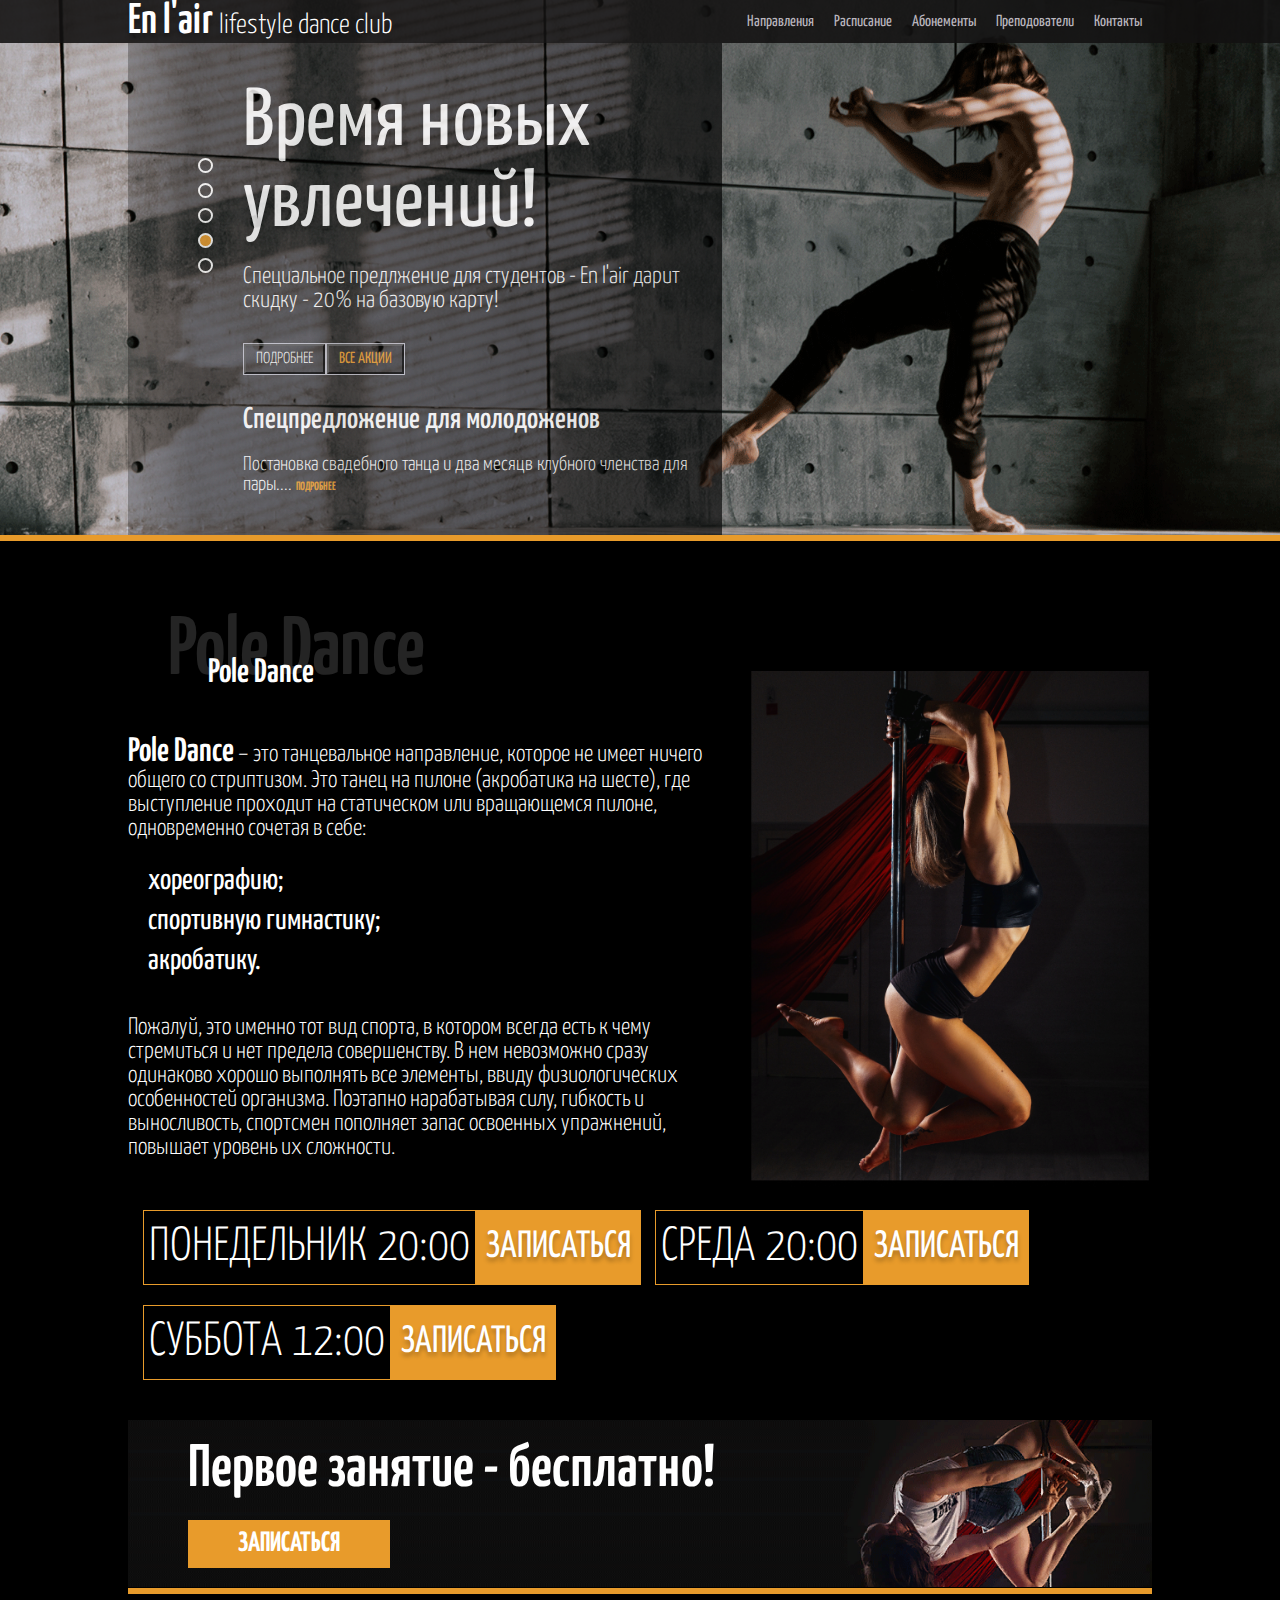
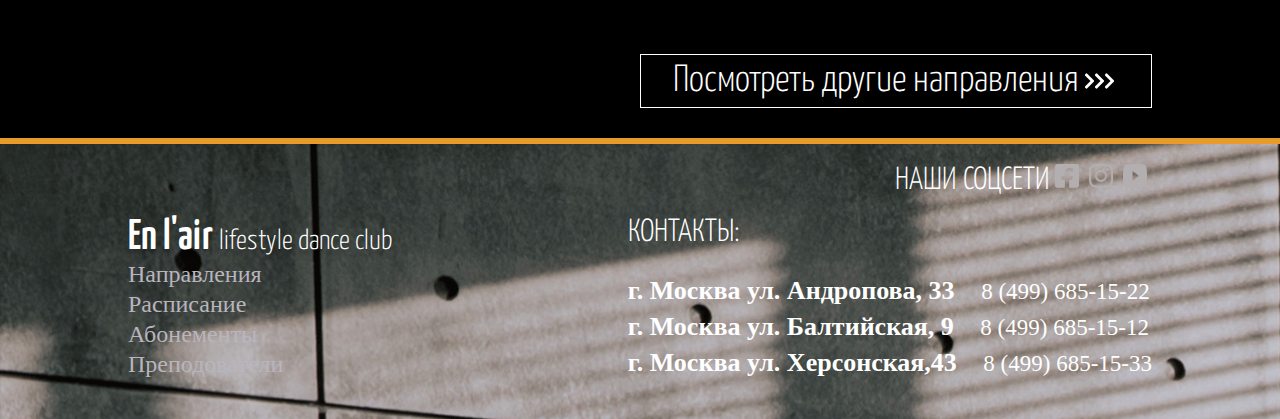
==== schedule.html @ f45b1cfa "первичный" ====
<!DOCTYPE html>
<html>
    <head>
        <meta charset="utf-8" />
        <title>Dance school</title>
        <link rel="stylesheet" type="text/css" href="schedule.css" />
        <link rel="stylesheet" type="text/css" href="reset.css" />
        <link rel="stylesheet" href="icons/css/all.css" />
        <meta content="width=device-width, initial-scale=1.0" name="viewport">
        <link rel="preconnect" href="https://fonts.googleapis.com">
        <link rel="preconnect" href="https://fonts.gstatic.com" crossorigin>
        <link href="https://fonts.googleapis.com/css2?family=Nunito+Sans:wght@200;300&family=Yanone+Kaffeesatz:wght@200;300;400;500;600;700&display=swap" rel="stylesheet">
    </head>

    <body>
        <div class="background-container">
            <div class="cap-container">
             <div class="cap">
               <div class="name">
                 <p class="name-2">En l'air <span class="name-3">lifestyle dance club</span></p>
               </div>
               <div class="categories-container">
                     <a class="categories" href="#directions">Направления</a>
                     <a class="categories" href="/schedule.html">Расписание</a>
                     <a class="categories" href="/subscription.html">Абонементы</a>
                     <a class="categories" href="">Преподователи</a>
                     <a class="categories" href="#contacts">Контакты</a>
               </div>
             </div>
 
             </div>
   
             <div class="limiter">
             <div class="container">
                 <div class="kruglyashi-pictures">
                     <div class="kruglyashi">
                     </div>
                     <div class="kruglyashi">
                     </div>
                     <div class="kruglyashi">
                     </div>
                     <div class="kruglyashi-color">
                     </div>
                     <div class="kruglyashi">
                     </div>
                 </div>
 
                 <div class="head">
                   <h1 class="time">Время новых увлечений!</h1>
                   <p class="discount">Специальное предлжение для студентов - En l'air дарит скидку - 20% на базовую карту!</p>
                 
                   <div class="button-container">
                   <div class="button">
                   <button class="white-button">ПОДРОБНЕЕ</button>
               </div>
               <div class="button">
                     <button class="orange-button">ВСЕ АКЦИИ</button>
                 </div>
             </div>
             <div class="text">
                 <p class="offers">Спецпредложение для молодоженов</p>
                 <p class="performance">Постановка свадебного танца и два месяцв клубного членства для пары.... <a href="" class="tetx-color">ПОДРОБНЕЕ</a></p>
             </div>
                 </div>
        </div>
     </div>   
     </div>   
 
     
               <div class="background-container-2">
                 </div>

                 <div class="background-container-3">
                     <div class="limiter-2">
                      
                        <div class="definition">
                            <h2 class="heading">Pole Dance</h2>
                            <p class="subtitle">Pole Dance</p>
                            <div class="text-definition">
                              <p class="introduction"><span class="Pole_Dance">Pole Dance</span>  – это танцевальное направление, которое не имеет ничего общего со стриптизом. Это танец на пилоне (акробатика на шесте), где выступление проходит на статическом или вращающемся пилоне, одновременно сочетая в себе:</p>
                            <p class="kinds"> хореографию;</p>
                            <p class="kinds"> спортивную гимнастику;</p>
                            <p class="kinds">акробатику.</p>
                            <p class="introduction-2">Пожалуй, это именно тот вид спорта, в котором всегда есть к чему стремиться и нет предела совершенству. В нем невозможно сразу одинаково хорошо выполнять все элементы, ввиду физиологических особенностей организма. Поэтапно нарабатывая силу, гибкость и выносливость, спортсмен пополняет запас освоенных упражнений, повышает уровень их сложности.</p>
                            </div>
                        
                        </div>
                        <div class="photo-container">
                          <img class="photo" alt="изображение" src="Rectangle1.png"/>
                        </div>
                     </div>
                 </div>

                 <div class="background-container-3">
                       <div class="limiter-2">
                           <div class="row">
                              <div class="border">
                                  <div class="week">
                                      <p>ПОНЕДЕЛЬНИК</p>
                                  </div>
                                  <div class="week">
                                      <p>20:00</p>
                                  </div>
                              </div>
                              <div class="button-2">
                                <button class="orange-button-2">ЗАПИСАТЬСЯ</button>
                            </div>
                           </div>

                           <div class="row-2">
                            <div class="border">
                                <div>
                                    <p class="week">СРЕДА</p>
                                </div>
                                <div>
                                    <p class="week">20:00</p>
                                </div>
                            </div>
                            <div class="button-2">
                              <button class="orange-button-2">ЗАПИСАТЬСЯ</button>
                          </div>
                         </div>
                        
                       </div>
                       
                 </div>
                 <div class="background-container-3">
                    <div class="limiter-2">
                        <div class="row">
                           <div class="border">
                               <div class="week">
                                   <p>СУББОТA</p>
                               </div>
                               <div class="week">
                                   <p>12:00</p>
                               </div>
                           </div>
                           <div class="button-2">
                             <button class="orange-button-2">ЗАПИСАТЬСЯ</button>
                         </div>
                        </div>
                    </div>
                    
              </div>

              
                 <div class="background-container-6">
                    <div class="limiter">
                        <div class="backdrop">
                          <h3 class="class">Первое занятие - бесплатно!</h3>
                          <div class="button-4">
                            <button class="orange-button-4">ЗАПИСАТЬСЯ</button>
                        </div>
                        <div class="background-container-2">
                        </div>
                        </div>
                        
                    </div>
                     </div>

                     <div class="background-container-6">
                         <div class="limiter-3">
                        <div class="border_container-2">
                            <div>
                                <p class="other">Посмотреть другие направления </p>
                            </div>

                             <div class="chevron_container">
                            <div class="chevron">
                                <img class="photo" alt="изображение" src="chevron-right-solid 4.png"/> 
                            </div>
                            <div class="chevron">
                                <img class="photo" alt="изображение" src="chevron-right-solid 4.png"/> 
                            </div>
                            <div class="chevron">
                                <img class="photo" alt="изображение" src="chevron-right-solid 4.png"/> 
                            </div>
                        </div>
                        </div>
                    </div>
                    </div>

                    <div class="background-container-2">
                    </div>

                    <div class="background-container-5">
                        <div class="limiter">
                           <div class="social_network">
                             <div>
                                 <p class="network-text">НАШИ СОЦСЕТИ</p>
                             </div>
                             <div class="facebook">
                                <img class="facebook-icon" alt="изображение" src="Vector (3).png"/>
                             </div>
                             <div class="facebook">
                                <img class="facebook-icon" alt="изображение" src="Vector (4).png"/>
                             </div>
                             <div class="facebook">
                                <img class="facebook-icon" alt="изображение" src="Vector (5).png"/>
                             </div>
                           </div>

                           <div class="school_contacts">
                              <div>
                                  <p class="name-2">En l'air <span class="name-3">lifestyle dance club</span></p>
                                  <p class="transfers">Направления</p>
                                  <p class="transfers">Расписание</p>
                                  <p class="transfers">Абонементы</p>
                                  <p class="transfers">Преподователи</p>
                              </div>

                              <div>
                                  <p class="touch">КОНТАКТЫ:</p>
                                  <p class="address-2">г. Москва ул. Андропова, 33 <span class="number-2">8 (499) 685-15-22</span> </p>
                                  <p class="address-2">г. Москва ул. Балтийская,  9 <span class="number-2">8 (499) 685-15-12</span> </p>
                                  <p class="address-2">г. Москва ул. Херсонская,43 <span class="number-2">8 (499) 685-15-33</span> </p>
                              </div>

                           </div>
                        </div>
                    </div>

    </body>
---- schedule.css ----
.background-container{
    background-image: url(background-1.png) ;
    height: 100%;
    background-position: center;
    background-size: cover;
}

.cap-container{
    background: rgba(18, 17, 17, 0.884);
}

.cap{
    max-width: 1024px;
    margin: 0 auto;
    display: flex;
    flex-direction: row;
    justify-content: space-between;
}

.name-2{
font-family: 'Yanone Kaffeesatz';
font-style: normal;
font-weight: 600;
font-size: 43px;
line-height: 43px;
color: #FFFFFF;
text-shadow: 0px 4px 4px rgba(0, 0, 0, 0.25);
}


.name-3{
font-family: 'Yanone Kaffeesatz';
font-style: normal;
font-weight: 300;
font-size: 28px;
line-height: 28px;
color: #FFFFFF;
}

.categories-container{
 display: flex;
 flex-direction: row;
 align-items: center;
 flex-wrap: wrap;
 
}

.categories{
    font-family: 'Yanone Kaffeesatz';
font-style: normal;
font-weight: 400;
font-size: 16px;
line-height: 20px;
color: #B9B5BD;
padding: 0 10px;
text-decoration: none;
}

.limiter{
    max-width: 1024px;
    margin: 0 auto;
    
}

.container{
    width: 58%;
    opacity: 0.8;
    background: linear-gradient(270deg, rgba(0, 0, 0, 0.81) 2%, rgba(0, 0, 0, 0.589424) 89.15%, rgba(0, 0, 0, 0) 114.5%);
    display: flex;
    flex-direction: row;
}

.kruglyashi-pictures{
    display: flex;
    flex-direction: column;
    margin-top: 110px;
    margin-left: 40px;
}

.kruglyashi{
box-sizing: border-box;
width: 15px;
height: 15px;
left: 399px;
top: 198px;
border: 2px solid #FFFFFE;
border-radius: 15px;
margin: 5px 30px;
}

.kruglyashi-color{
box-sizing: border-box;
width: 15px;
height: 15px;
left: 399px;
top: 198px;
border: 2px solid #FFFFFE;
border-radius: 15px;
background-color: #E89B2B;
margin: 5px 30px;
}

.head{
    margin: 40px 0;
}

.time{
font-family: 'Yanone Kaffeesatz';
font-style: normal;
font-weight: 400;
font-size: 82px;
line-height: 81px;
color: #FFFFFF;
text-shadow: 0px 4px 4px rgba(0, 0, 0, 0.25);
}

.discount{
padding-top: 20px;
font-family: 'Yanone Kaffeesatz';
font-style: normal;
font-weight: 300;
font-size: 24px;
line-height: 24px;
color: #FFFFFF;
}

.button-container{
    display: flex;
    flex-direction: row;
    margin-top: 30px;
}

.button{
    border: 1px solid #BEBEC8;
    box-sizing: border-box;
    
}

.white-button{
font-family: 'Yanone Kaffeesatz';
font-style: normal;
font-weight: 300;
font-size: 16px;
line-height: 16px;
color: #FFFFFF;
padding: 5px 10px;
background: transparent;
}

.orange-button {
    font-family: 'Yanone Kaffeesatz';
    font-style: normal;
    font-weight: 400;
    font-size: 16px;
    line-height: 16px;
    color: #E89B2B;
    padding: 5px 10px;
    background: transparent;
}

.text{
    margin-top: 30px;
}

.offers{
font-family: 'Yanone Kaffeesatz';
font-style: normal;
font-weight: 500;
font-size: 30px;
line-height: 30px;
color: #FFFFFF;
}

.performance{
 padding-top: 20px;
font-family: 'Yanone Kaffeesatz';
font-style: normal;
font-weight: 300;
font-size: 20px;
line-height: 20px;
color: #FFFFFF;
}

.tetx-color{
 font-family: 'Yanone Kaffeesatz';
font-style: normal;
font-weight: 700;
font-size: 12px;
line-height: 12px;
color: #E89B2B;
text-decoration: none;
}

.icons-container{
display: flex;
flex-direction: row;
width: 10px;
height: 9px;
}

.icons{
    width: 100%;
    height: 100%;
}

.background-container-2{
    background: #E89B2B;
    height: 6px;
}

.background-container-3{
    background: black;
    padding: 10px 0;
}

.limiter-2{
    max-width: 1024px;
    margin: 0 auto;
    display: flex;
    flex-direction: row;
}

.heading{
font-family: 'Yanone Kaffeesatz';
font-style: normal;
font-weight: 600;
font-size: 83px;
line-height: 82px;
color: rgba(255, 255, 255, 0.14);
text-shadow: 0px 4px 4px rgba(0, 0, 0, 0.25);
position: absolute;
padding-top: 60px;
padding-left: 40px;
    }
    
.subtitle{
        font-family: 'Yanone Kaffeesatz';
        font-style: normal;
        font-weight: 600;
        font-size: 34px;
        line-height: 34px;
        color: #FFFFFF;
        text-shadow: 0px 4px 4px rgba(0, 0, 0, 0.25);
        position: relative;
        top: 105px;
        left: 80px;
    }

    .definition{
        width: 60%;
        margin-right: 15px;
    }

    .text-definition{
        padding-top: 150px;
    }

    .introduction{
        font-family: 'Yanone Kaffeesatz';
        font-style: normal;
        font-weight: 300;
        font-size: 24px;
        line-height: 24px;
        color: #FFFFFF;
        padding-bottom: 15px;
    }

    .Pole_Dance{
        font-family: 'Yanone Kaffeesatz';
        font-style: normal;
        font-weight: 600;
        font-size: 34px;
        line-height: 34px;
        color: #FFFFFF;
    }

    .kinds{
        padding-left: 20px;
        padding-top: 10px;
        font-family: 'Yanone Kaffeesatz';
        font-style: normal;
        font-weight: 400;
        font-size: 30px;
        line-height: 30px;
        color: #FFFFFF;
    }

    .introduction-2{
        padding-top: 40px;
        font-family: 'Yanone Kaffeesatz';
        font-style: normal;
        font-weight: 300;
        font-size: 24px;
        line-height: 24px;
        color: #FFFFFF;
    }

    .photo-container{
    width: 40%;
    height: 100%;
    margin-top: 120px;

}

   .photo{
    width: 100%;
    height: 100%;
    object-fit: cover;
    object-position: center;
}

.row{
    display: flex;
    flex-direction: row;
    width: calc(100% / 2 - 30px);
    margin: 0 15px;
}


.row-2{
    display: flex;
    flex-direction: row;
    width: calc(100% / 2 - 30px);
    margin: 0 15px;
}

.border{
    border: 1px solid #E89B2B;
    box-sizing: border-box;
    display: flex;
    flex-direction: row;
    justify-content: space-between;
    align-items: center;
    
}

.week{
padding: 10px 5px;
font-family: 'Yanone Kaffeesatz';
font-style: normal;
font-weight: 300;
font-size: 48px;
line-height: 52px;
color: #FFFFFF;
}

.button-2{
    box-sizing: border-box;
}

.orange-button-2 {
 font-family: 'Yanone Kaffeesatz';
font-style: normal;
font-weight: 400;
font-size: 38px;
line-height: 41px;
color: #FFFFFF;
text-shadow: 0px 4px 4px rgba(0, 0, 0, 0.25);
padding: 17px 10px;
border: none;
background: #E89B2B;
}

.background-container-6{
    background: black;
    padding: 30px 0;

}

.backdrop{
    background-image: url(Rectangle44\(1\).png);
    height: 100%;
    background-position: center;
    background-size: cover;
}

.class{
   font-family: 'Yanone Kaffeesatz';
   font-style: normal;
   font-weight: 600;
   font-size: 60px;
   line-height: 60px;
   color: #FFFFFF;
   padding: 20px 60px;
}

.button-4{
   box-sizing: border-box;
   margin: 0 60px;
   padding-bottom: 20px;
}


.orange-button-4 {
   font-family: 'Yanone Kaffeesatz';
   font-style: normal;
   font-weight: 700;
   font-size: 28px;
   line-height: 28px;
   background-color: #E89B2B;
   color: #FFFFFF;
   padding: 10px 50px;
   border: none;
   
}

.limiter-3{
    max-width: 1024px;
    margin: 0 auto;
    display: flex;
    justify-content: flex-end;
}

.border_container-2{
    box-sizing: border-box;
    border: 1px solid #FFFFFF;
    display: flex;
    flex-direction: row;
    align-items: center;
    width: 50%;
    justify-content: center;
}

.other{
font-family: 'Yanone Kaffeesatz';
font-style: normal;
font-weight: 300;
font-size: 38px;
line-height: 38px;
color: #FFFFFF;
padding: 7px 0;
}

.chevron_container{
    display: flex;
    flex-direction: row;
    margin: 0 5px;
}

.chevron{
    width: 10px;
    height: 18px;
}

.background-container-5{
    background-image: url(background-2.png);
    height: 100%;
}

.social_network{
    display: flex;
    flex-direction: row;
    justify-content: flex-end;
    padding: 20px 0;

}

.network-text{
font-family: 'Yanone Kaffeesatz';
font-style: normal;
font-weight: 300;
font-size: 32px;
line-height: 32px;
color: #FFFFFF;
}

.facebook{
    width: 24px;
    height: 23.7px;
    object-fit: cover;
    object-position: center;
    margin: 0 5px;
}

.facebook-icon{
    width: 100%;
    height: 100%;
}

.school_contacts{
    display: flex;
    flex-direction: row;
    justify-content: space-between;
    padding-bottom: 40px;
}

.transfers{

font-style: normal;
font-weight: 400;
font-size: 24px;
line-height: 30px;
color: #B9B5BD;
}

.touch{
font-family: 'Yanone Kaffeesatz';
font-style: normal;
font-weight: 300;
font-size: 32px;
line-height: 32px;
color: #FFFFFF;
padding-bottom: 20px;
}

.address-2{
 padding-top: 10px;
font-style: normal;
font-weight: 600;
font-size: 26px;
line-height: 26px;
color: #FFFFFF;
}

.number-2{
font-style: normal;
font-weight: 400;
font-size: 23px;
line-height: 23px;
padding-left: 20px;
color: #FFFFFF;
}
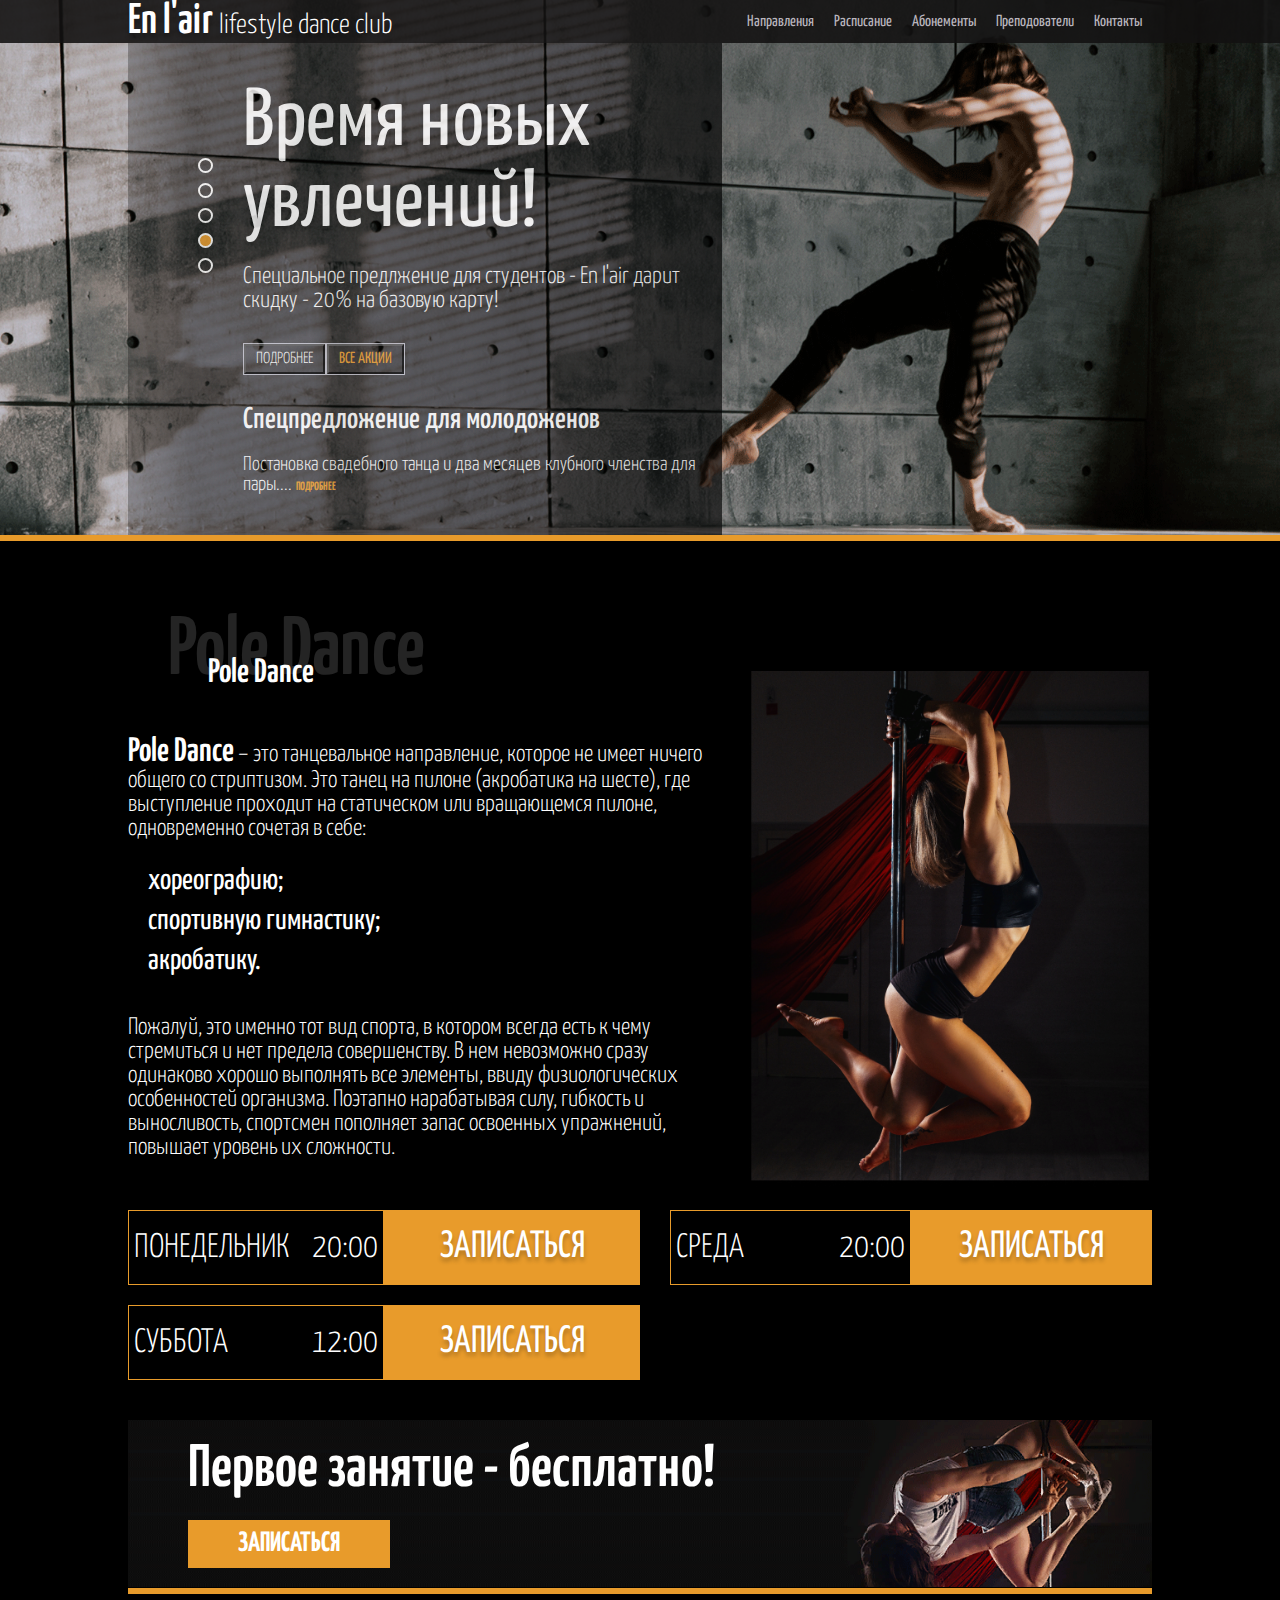
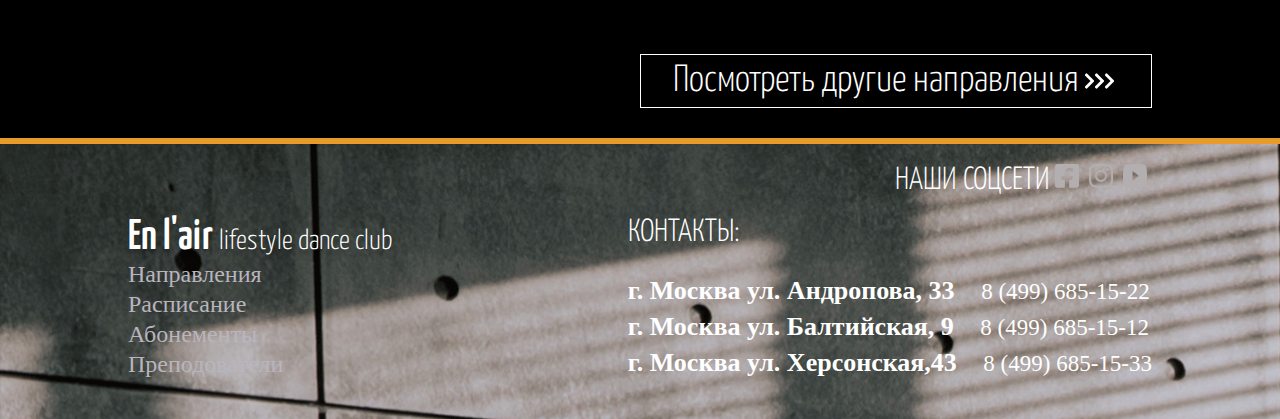
==== commit 05e8274f: "исправления" ====
--- a/schedule.html
+++ b/schedule.html
@@ -59,7 +59,7 @@
              </div>
              <div class="text">
                  <p class="offers">Спецпредложение для молодоженов</p>
-                 <p class="performance">Постановка свадебного танца и два месяцв клубного членства для пары.... <a href="" class="tetx-color">ПОДРОБНЕЕ</a></p>
+                 <p class="performance">Постановка свадебного танца и два месяцев клубного членства для пары.... <a href="" class="tetx-color">ПОДРОБНЕЕ</a></p>
              </div>
                  </div>
         </div>
--- a/schedule.css
+++ b/schedule.css
@@ -213,12 +213,15 @@
     padding: 10px 0;
 }
 
+
 .limiter-2{
     max-width: 1024px;
     margin: 0 auto;
     display: flex;
     flex-direction: row;
-}
+    justify-content: space-between;
+}
+
 
 .heading{
 font-family: 'Yanone Kaffeesatz';
@@ -312,19 +315,21 @@
 .row{
     display: flex;
     flex-direction: row;
+    width: calc(100% / 2);
+   
+}
+
+
+.row-2{
+    display: flex;
+    flex-direction: row;
     width: calc(100% / 2 - 30px);
-    margin: 0 15px;
-}
-
-
-.row-2{
-    display: flex;
-    flex-direction: row;
-    width: calc(100% / 2 - 30px);
-    margin: 0 15px;
+    
+    
 }
 
 .border{
+    width: 50%;
     border: 1px solid #E89B2B;
     box-sizing: border-box;
     display: flex;
@@ -339,16 +344,18 @@
 font-family: 'Yanone Kaffeesatz';
 font-style: normal;
 font-weight: 300;
-font-size: 48px;
+font-size: 34px;
 line-height: 52px;
 color: #FFFFFF;
 }
 
 .button-2{
     box-sizing: border-box;
+    width: 50%;
 }
 
 .orange-button-2 {
+width: 100%;
  font-family: 'Yanone Kaffeesatz';
 font-style: normal;
 font-weight: 400;
@@ -455,6 +462,7 @@
 
 }
 
+
 .network-text{
 font-family: 'Yanone Kaffeesatz';
 font-style: normal;
@@ -484,6 +492,14 @@
     padding-bottom: 40px;
 }
 
+@media (max-width: 600px){
+    .school_contacts{
+       flex-direction: column;
+    }
+   
+}
+
+
 .transfers{
 
 font-style: normal;
@@ -493,6 +509,14 @@
 color: #B9B5BD;
 }
 
+@media (max-width: 600px){
+    .transfers{
+        padding-left: 15px;
+    }
+
+}
+
+
 .touch{
 font-family: 'Yanone Kaffeesatz';
 font-style: normal;
@@ -510,6 +534,16 @@
 font-size: 26px;
 line-height: 26px;
 color: #FFFFFF;
+}
+
+@media (max-width: 600px){
+    .touch{
+        text-align: center;
+    }
+
+    .address-2{
+        text-align: center;
+    }
 }
 
 .number-2{
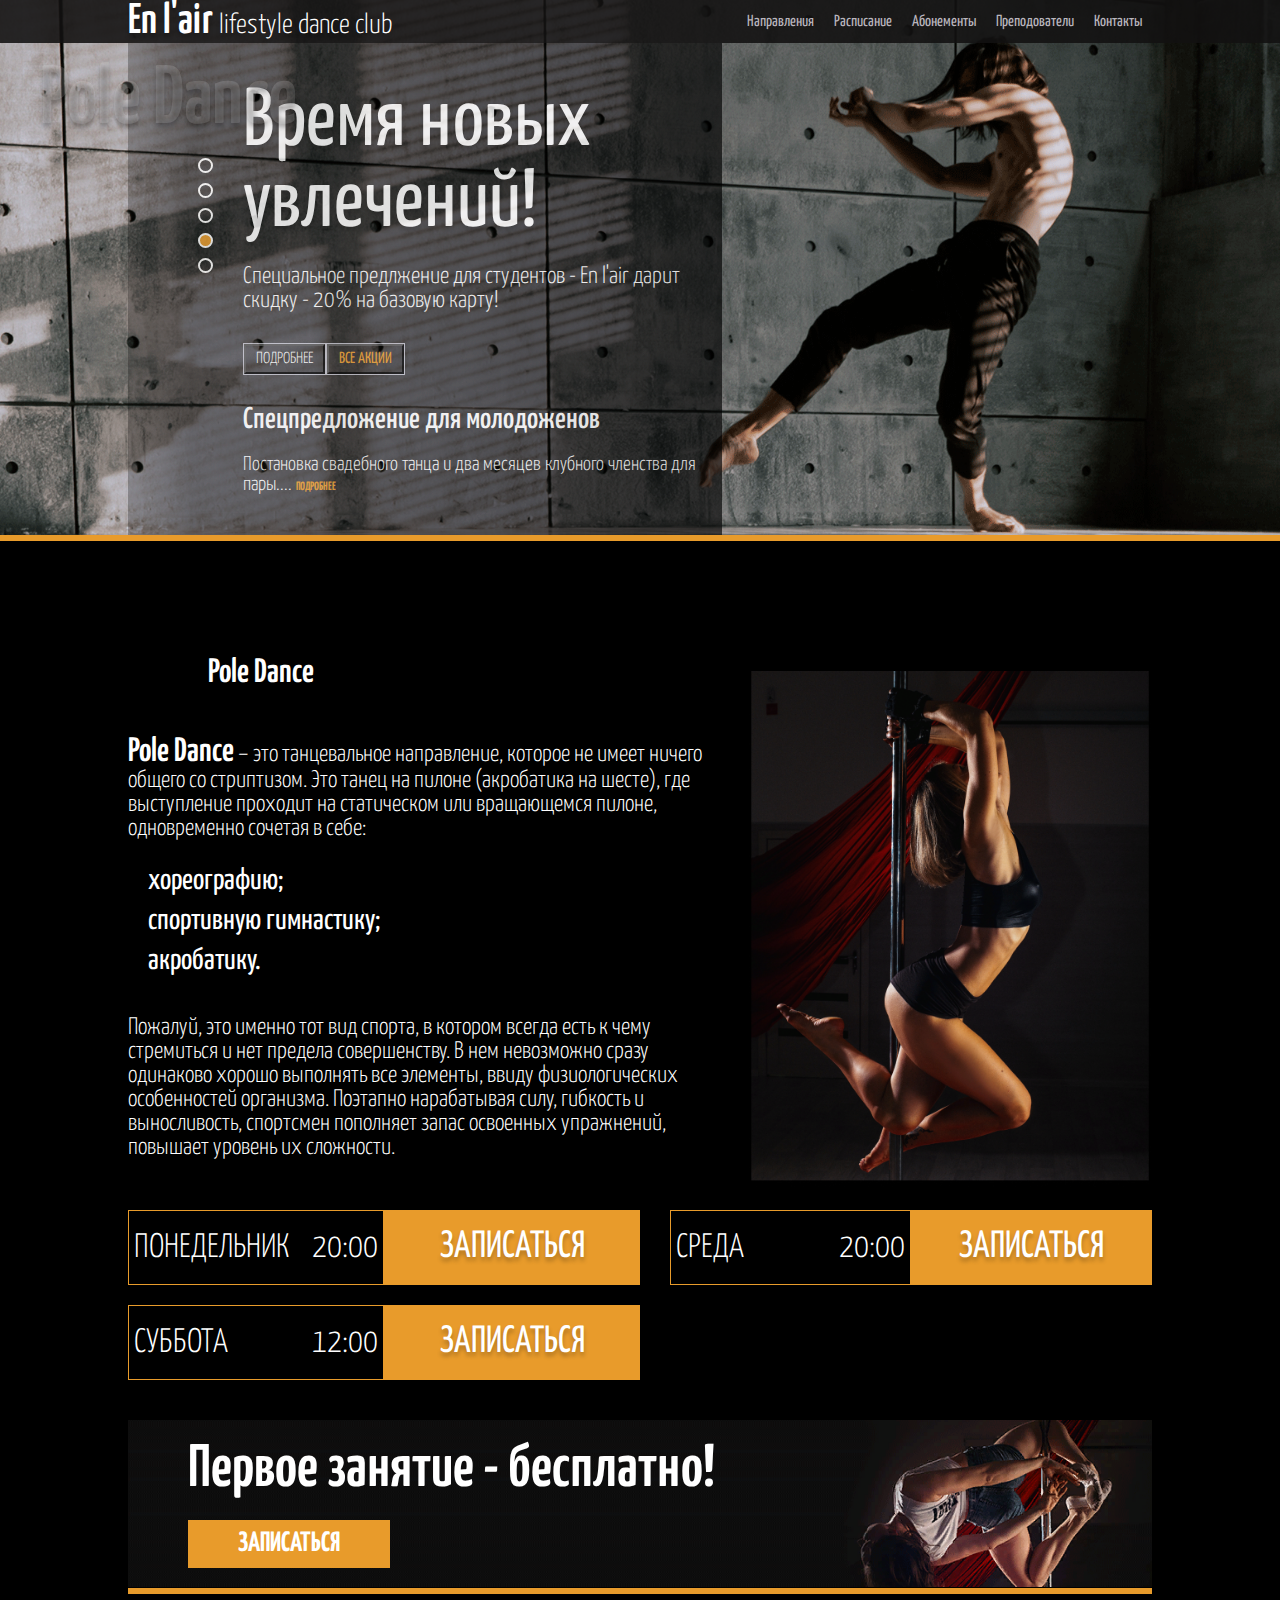
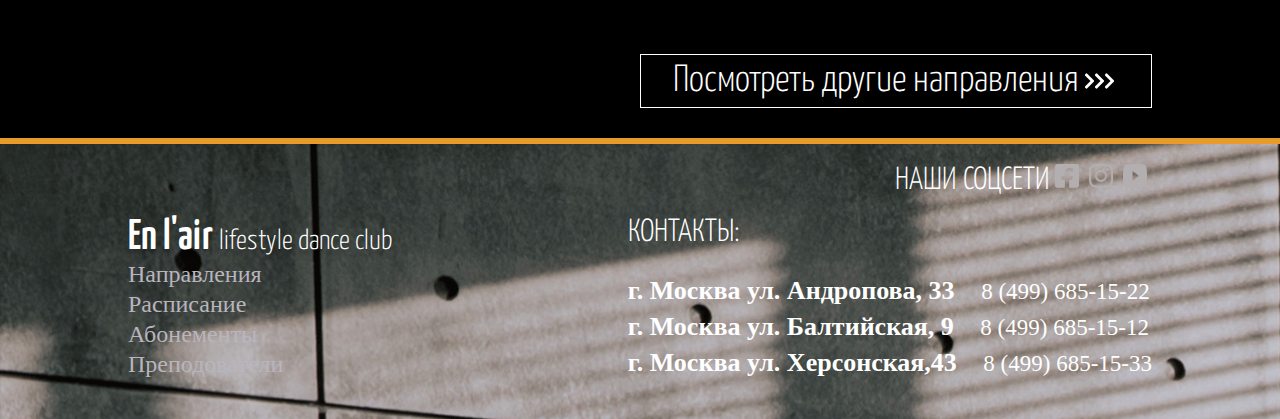
==== commit 7423796f: "исправила" ====
--- a/schedule.html
+++ b/schedule.html
@@ -86,7 +86,7 @@
                         
                         </div>
                         <div class="photo-container">
-                          <img class="photo" alt="изображение" src="Rectangle1.png"/>
+                          <img class="photo" alt="изображение" src="/icons/Rectangle1.png"/>
                         </div>
                      </div>
                  </div>
@@ -167,13 +167,13 @@
 
                              <div class="chevron_container">
                             <div class="chevron">
-                                <img class="photo" alt="изображение" src="chevron-right-solid 4.png"/> 
+                                <img class="photo" alt="изображение" src="/icons/chevron-right-solid 4.png"/> 
                             </div>
                             <div class="chevron">
-                                <img class="photo" alt="изображение" src="chevron-right-solid 4.png"/> 
+                                <img class="photo" alt="изображение" src="/icons/chevron-right-solid 4.png"/> 
                             </div>
                             <div class="chevron">
-                                <img class="photo" alt="изображение" src="chevron-right-solid 4.png"/> 
+                                <img class="photo" alt="изображение" src="/icons/chevron-right-solid 4.png"/> 
                             </div>
                         </div>
                         </div>
@@ -190,13 +190,13 @@
                                  <p class="network-text">НАШИ СОЦСЕТИ</p>
                              </div>
                              <div class="facebook">
-                                <img class="facebook-icon" alt="изображение" src="Vector (3).png"/>
+                                <img class="facebook-icon" alt="изображение" src="/icons/Vector (3).png"/>
                              </div>
                              <div class="facebook">
-                                <img class="facebook-icon" alt="изображение" src="Vector (4).png"/>
+                                <img class="facebook-icon" alt="изображение" src="/icons/Vector (4).png"/>
                              </div>
                              <div class="facebook">
-                                <img class="facebook-icon" alt="изображение" src="Vector (5).png"/>
+                                <img class="facebook-icon" alt="изображение" src="/icons/Vector (5).png"/>
                              </div>
                            </div>
 
--- a/schedule.css
+++ b/schedule.css
@@ -1,9 +1,14 @@
 .background-container{
-    background-image: url(background-1.png) ;
+    background-image: url(/icons/background-1.png) ;
     height: 100%;
     background-position: center;
     background-size: cover;
 }
+@media (max-width: 600px){
+    .background-container{
+        background-position: left;
+    }
+}
 
 .cap-container{
     background: rgba(18, 17, 17, 0.884);
@@ -17,6 +22,22 @@
     justify-content: space-between;
 }
 
+@media (max-width: 600px){
+    .cap{
+        display: flex;
+        flex-direction: column;
+    }
+}
+
+@media (max-width: 768px){
+    .cap{
+        display: flex;
+        flex-direction: column;
+    }
+}
+
+
+
 .name-2{
 font-family: 'Yanone Kaffeesatz';
 font-style: normal;
@@ -35,6 +56,18 @@
 font-size: 28px;
 line-height: 28px;
 color: #FFFFFF;
+}
+
+@media (max-width: 600px){
+    .name-2{
+        text-align: center;
+    }
+}
+
+@media (max-width: 768px){
+    .name-2{
+        text-align: center;
+    }
 }
 
 .categories-container{
@@ -45,6 +78,14 @@
  
 }
 
+@media (min-width: 390px) and (max-width: 768px){
+    .categories-container{
+     
+    }
+}
+
+
+
 .categories{
     font-family: 'Yanone Kaffeesatz';
 font-style: normal;
@@ -70,12 +111,31 @@
     flex-direction: row;
 }
 
+@media (max-width: 600px){
+    .container{
+        width: 100%;
+        box-sizing: border-box;
+        
+    }
+}
+
+
 .kruglyashi-pictures{
     display: flex;
     flex-direction: column;
     margin-top: 110px;
     margin-left: 40px;
 }
+
+@media (max-width: 600px){
+    .kruglyashi-pictures{
+        display: flex;
+        flex-direction: column;
+        margin-top: 80px;
+        margin-left: 0;
+    }
+}
+
 
 .kruglyashi{
 box-sizing: border-box;
@@ -213,6 +273,13 @@
     padding: 10px 0;
 }
 
+@media (min-width: 390px) and (max-width: 600px){
+    .background-container-3{
+       padding: 0;
+    }
+   
+}
+
 
 .limiter-2{
     max-width: 1024px;
@@ -221,6 +288,16 @@
     flex-direction: row;
     justify-content: space-between;
 }
+
+@media (min-width: 390px) and (max-width: 768px){
+    .limiter-2{
+        flex-direction: column;
+        padding: 0 10px;
+        position: relative;
+    }
+
+}
+
 
 
 .heading{
@@ -232,8 +309,8 @@
 color: rgba(255, 255, 255, 0.14);
 text-shadow: 0px 4px 4px rgba(0, 0, 0, 0.25);
 position: absolute;
-padding-top: 60px;
-padding-left: 40px;
+top: 60px;
+left: 40px;
     }
     
 .subtitle{
@@ -249,14 +326,37 @@
         left: 80px;
     }
 
+    @media (min-width: 390px) and (max-width: 600px){
+        .heading{
+            left: 20px;
+            top: 60px;
+        }
+        .subtitle{
+          top: 110px;
+          left: 5px;
+            
+        }
+        
+    
+    }
+
     .definition{
         width: 60%;
         margin-right: 15px;
     }
 
+    @media (min-width: 390px) and (max-width: 600px){
+        .definition{
+           width: 100%;
+        }
+       
+    }
+
+    
     .text-definition{
         padding-top: 150px;
     }
+
 
     .introduction{
         font-family: 'Yanone Kaffeesatz';
@@ -305,6 +405,21 @@
 
 }
 
+@media (max-width: 600px){
+    .photo-container{
+       width: 100%;
+       height: 100%;
+       margin: 0;
+    }
+}
+
+@media (max-width: 768px){
+    .photo-container{
+       width: 100%;
+       height: 100%;
+       margin: 0;
+    }
+}
    .photo{
     width: 100%;
     height: 100%;
@@ -328,6 +443,28 @@
     
 }
 
+@media (max-width: 600px){
+    .row{
+       width: 100%;
+    }
+    .row-2{
+        width: 100%;
+        margin: 10px 0;
+    }
+}
+
+@media (max-width: 768px){
+    .row{
+       width: 100%;
+    }
+    .row-2{
+        width: 100%;
+        margin: 10px 0;
+    }
+}
+
+
+
 .border{
     width: 50%;
     border: 1px solid #E89B2B;
@@ -349,6 +486,13 @@
 color: #FFFFFF;
 }
 
+@media (min-width: 390px) and (max-width: 600px){
+    .week{
+       font-size: 24px;
+    }
+   
+}
+
 .button-2{
     box-sizing: border-box;
     width: 50%;
@@ -375,7 +519,7 @@
 }
 
 .backdrop{
-    background-image: url(Rectangle44\(1\).png);
+    background-image: url(/icons/Rectangle44\(1\).png);
     height: 100%;
     background-position: center;
     background-size: cover;
@@ -389,6 +533,14 @@
    line-height: 60px;
    color: #FFFFFF;
    padding: 20px 60px;
+}
+
+@media (min-width: 390px) and (max-width: 600px){
+    .class{
+       padding: 20px;
+       font-size: 39px;
+    }
+   
 }
 
 .button-4{
@@ -418,6 +570,19 @@
     justify-content: flex-end;
 }
 
+@media (max-width: 600px){
+    .limiter-3{
+      padding: 0 10px;
+    }
+}
+
+@media (max-width: 768px){
+    .limiter-3{
+      padding: 0 10px;
+    }
+}
+
+
 .border_container-2{
     box-sizing: border-box;
     border: 1px solid #FFFFFF;
@@ -428,6 +593,13 @@
     justify-content: center;
 }
 
+@media (min-width: 390px) and (max-width: 600px){
+    .border_container-2{
+       width: 100%;
+    }
+   
+}
+
 .other{
 font-family: 'Yanone Kaffeesatz';
 font-style: normal;
@@ -450,7 +622,7 @@
 }
 
 .background-container-5{
-    background-image: url(background-2.png);
+    background-image: url(/icons/background-2.png);
     height: 100%;
 }
 
@@ -499,6 +671,14 @@
    
 }
 
+@media (max-width: 768px){
+    .school_contacts{
+       flex-direction: column;
+    }
+   
+}
+
+
 
 .transfers{
 
@@ -516,6 +696,13 @@
 
 }
 
+@media (max-width: 768px){
+    .transfers{
+        padding-left: 15px;
+    }
+
+}
+
 
 .touch{
 font-family: 'Yanone Kaffeesatz';
@@ -537,6 +724,16 @@
 }
 
 @media (max-width: 600px){
+    .touch{
+        text-align: center;
+    }
+
+    .address-2{
+        text-align: center;
+    }
+}
+
+@media (max-width: 768px){
     .touch{
         text-align: center;
     }
